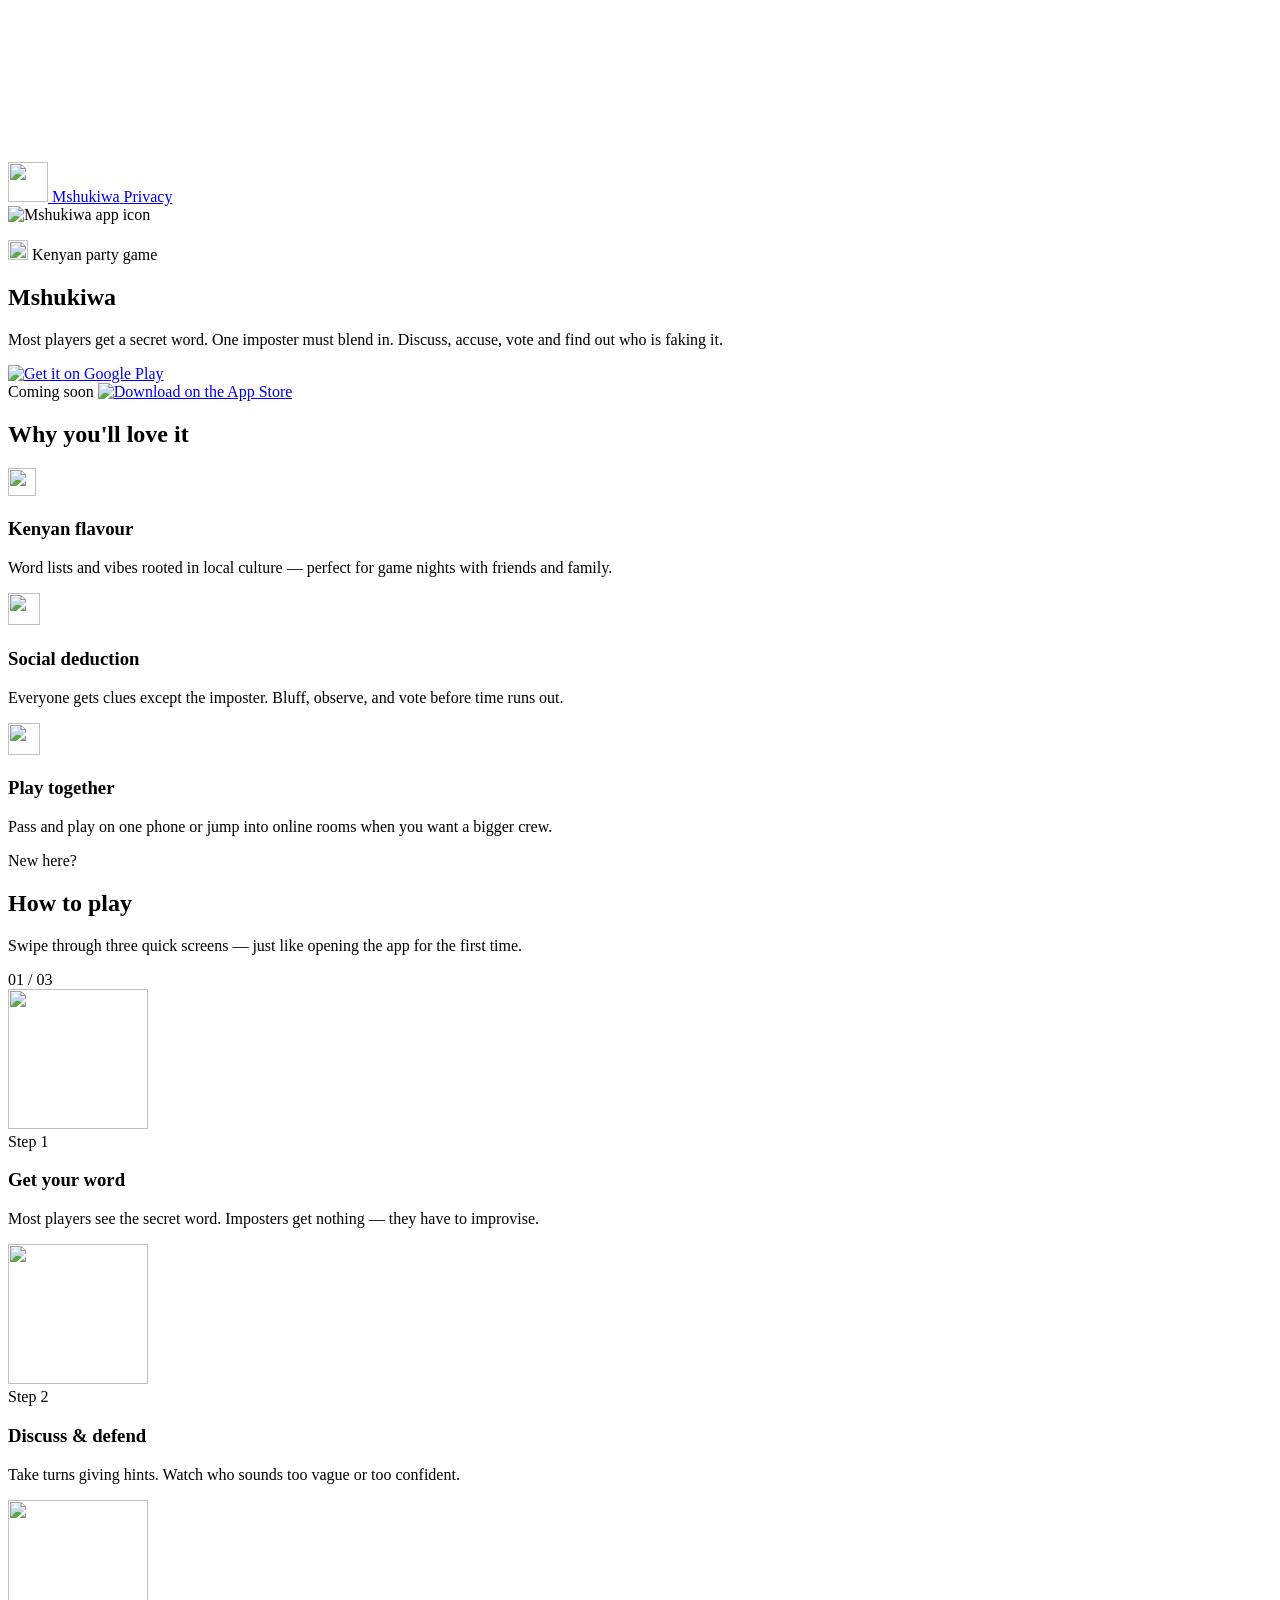
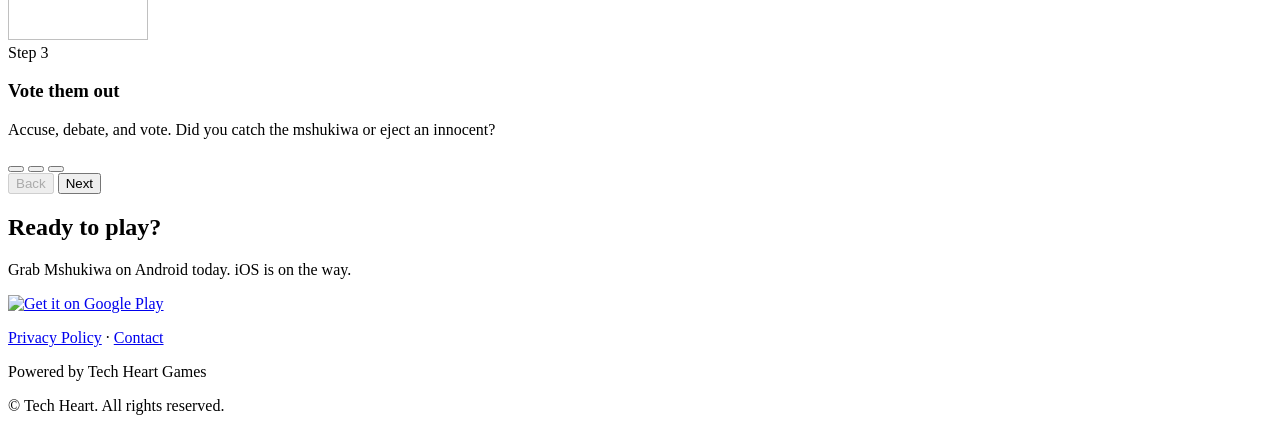
==== index.html @ 9c2bdaf7 "Add files via upload" ====
<!DOCTYPE html>
<html lang="en">
  <head>
    <meta charset="utf-8" />
    <meta name="viewport" content="width=device-width, initial-scale=1" />
    <meta
      name="description"
      content="Mshukiwa — a Kenyan-flavoured social deduction party game. Download on Google Play. App Store coming soon."
    />
    <meta name="theme-color" content="#16082e" />
    <title>Mshukiwa — Kenyan party game</title>
    <link rel="icon" type="image/png" href="assets/app-icon.png" />
    <link rel="apple-touch-icon" href="assets/app-icon.png" />
    <link rel="preconnect" href="https://fonts.googleapis.com" />
    <link rel="preconnect" href="https://fonts.gstatic.com" crossorigin />
    <link
      href="https://fonts.googleapis.com/css2?family=Orbitron:wght@600;700;800&family=Outfit:wght@400;500;600;700&display=swap"
      rel="stylesheet"
    />
    <link rel="stylesheet" href="css/styles.css" />
    <meta property="og:title" content="Mshukiwa — Kenyan party game" />
    <meta
      property="og:description"
      content="Find the imposter. Kenyan-flavoured words, local vibes, pure chaos with friends."
    />
    <meta property="og:image" content="assets/app-icon.png" />
    <meta property="og:type" content="website" />
  </head>
  <body>
    <canvas id="particle-canvas" class="particle-canvas" aria-hidden="true"></canvas>

    <div class="anti-grav-scene" aria-hidden="true">
      <div class="orb orb--1 float" data-parallax="0.04" data-base-transform=""></div>
      <div class="orb orb--2 float float--slow" data-parallax="0.06" data-base-transform=""></div>
      <div class="orb orb--3 float float--reverse" data-parallax="0.03" data-base-transform=""></div>
      <div class="orb orb--4 float float--delay" data-parallax="0.05" data-base-transform=""></div>
      <div class="shard shard--1 float float--slow" data-parallax="0.08" data-base-transform=""></div>
      <div class="shard shard--2 float float--reverse" data-parallax="0.07" data-base-transform=""></div>
      <div class="ring ring--1 spin" data-parallax="0.02" data-base-transform=""></div>
    </div>

    <div class="bg" aria-hidden="true"></div>

    <div class="page">
      <header class="site-header glass">
        <a class="brand" href="index.html">
          <img class="brand__icon" src="assets/app-icon.png" width="40" height="40" alt="" />
          <span class="brand__name">Mshukiwa</span>
        </a>
        <a class="nav-link" href="privacy-policy.html">Privacy</a>
      </header>

      <section class="hero">
        <div class="hero__visual">
          <div class="hero__orbit" aria-hidden="true">
            <span class="hero__orbit-dot hero__orbit-dot--1"></span>
            <span class="hero__orbit-dot hero__orbit-dot--2"></span>
            <span class="hero__orbit-dot hero__orbit-dot--3"></span>
          </div>
          <div class="hero__icon-wrap float-hero">
            <div class="hero__icon-glow" aria-hidden="true"></div>
            <div class="hero__icon-ring" aria-hidden="true"></div>
            <img
              class="hero__icon"
              src="assets/app-icon.png"
              width="240"
              height="240"
              alt="Mshukiwa app icon"
            />
          </div>
        </div>

        <div class="hero__content reveal">
          <p class="hero__eyebrow">
            <img class="hero__eyebrow-flag" src="assets/icons/flag-ke.svg" width="20" height="20" alt="" />
            Kenyan party game
          </p>
          <h1 class="hero__title">
            <span class="hero__title-glow">Mshukiwa</span>
          </h1>
          <p class="hero__tagline">
            Most players get a secret word. One imposter must blend in. Discuss, accuse, vote and
            find out who is faking it.
          </p>

          <div class="store-badges" id="store-buttons">
            <a
              class="store-badge store-badge--play"
              data-play-store
              href="https://play.google.com/store/apps/details?id=com.techheart.mshukiwa"
              target="_blank"
              rel="noopener noreferrer"
              aria-label="Get Mshukiwa on Google Play"
            >
              <img
                src="assets/google-play-badge.png"
                width="180"
                height="53"
                alt="Get it on Google Play"
              />
            </a>

            <div class="store-badge store-badge--apple store-badge--disabled" id="app-store-wrap">
              <span class="badge-soon">Coming soon</span>
              <a
                href="#"
                tabindex="-1"
                aria-disabled="true"
                aria-label="Download on the App Store — coming soon"
              >
                <img
                  src="assets/app-store-badge.svg"
                  width="160"
                  height="53"
                  alt="Download on the App Store"
                />
              </a>
            </div>
          </div>
        </div>
      </section>

      <h2 class="section-title reveal">Why you'll love it</h2>
      <div class="features">
        <article class="feature-card float-card reveal" style="--float-delay: 0s">
          <div class="feature-card__icon feature-card__icon--flag">
            <img src="assets/icons/flag-ke.svg" width="28" height="28" alt="" />
          </div>
          <h3>Kenyan flavour</h3>
          <p>Word lists and vibes rooted in local culture — perfect for game nights with friends and family.</p>
        </article>
        <article class="feature-card float-card reveal" style="--float-delay: 0.4s">
          <div class="feature-card__icon">
            <img src="assets/icons/detective.svg" width="32" height="32" alt="" />
          </div>
          <h3>Social deduction</h3>
          <p>Everyone gets clues except the imposter. Bluff, observe, and vote before time runs out.</p>
        </article>
        <article class="feature-card float-card reveal" style="--float-delay: 0.8s">
          <div class="feature-card__icon">
            <img src="assets/icons/users.svg" width="32" height="32" alt="" />
          </div>
          <h3>Play together</h3>
          <p>Pass and play on one phone or jump into online rooms when you want a bigger crew.</p>
        </article>
      </div>

      <section class="onboarding reveal" id="how-to-play" aria-label="How to play onboarding">
        <div class="onboarding__intro">
          <p class="onboarding__eyebrow">New here?</p>
          <h2 class="onboarding__title">How to play</h2>
          <p class="onboarding__subtitle">Swipe through three quick screens — just like opening the app for the first time.</p>
        </div>

        <div class="onboarding__shell glass">
          <div class="onboarding__phone-notch" aria-hidden="true"></div>

          <div class="onboarding__top">
            <span class="onboarding__counter">01 / 03</span>
            <div class="onboarding__progress" role="progressbar" aria-valuemin="1" aria-valuemax="3" aria-valuenow="1">
              <div class="onboarding__progress-fill"></div>
            </div>
          </div>

          <div class="onboarding__viewport">
            <div class="onboarding__track">
              <article class="onboarding__slide onboarding__slide--active" data-index="0" aria-hidden="false">
                <div class="onboarding__art float-hero">
                  <div class="onboarding__art-glow onboarding__art-glow--violet" aria-hidden="true"></div>
                  <img src="assets/onboarding/step-1.svg" width="140" height="140" alt="" />
                </div>
                <span class="onboarding__step-label">Step 1</span>
                <h3 class="onboarding__slide-title">Get your word</h3>
                <p class="onboarding__slide-text">
                  Most players see the secret word. Imposters get nothing — they have to improvise.
                </p>
              </article>

              <article class="onboarding__slide" data-index="1" aria-hidden="true">
                <div class="onboarding__art float-hero">
                  <div class="onboarding__art-glow onboarding__art-glow--blue" aria-hidden="true"></div>
                  <img src="assets/onboarding/step-2.svg" width="140" height="140" alt="" />
                </div>
                <span class="onboarding__step-label">Step 2</span>
                <h3 class="onboarding__slide-title">Discuss &amp; defend</h3>
                <p class="onboarding__slide-text">
                  Take turns giving hints. Watch who sounds too vague or too confident.
                </p>
              </article>

              <article class="onboarding__slide" data-index="2" aria-hidden="true">
                <div class="onboarding__art float-hero">
                  <div class="onboarding__art-glow onboarding__art-glow--purple" aria-hidden="true"></div>
                  <img src="assets/onboarding/step-3.svg" width="140" height="140" alt="" />
                </div>
                <span class="onboarding__step-label">Step 3</span>
                <h3 class="onboarding__slide-title">Vote them out</h3>
                <p class="onboarding__slide-text">
                  Accuse, debate, and vote. Did you catch the mshukiwa or eject an innocent?
                </p>
              </article>
            </div>
          </div>

          <div class="onboarding__dots" role="tablist" aria-label="Onboarding steps">
            <button type="button" class="onboarding__dot onboarding__dot--active" aria-selected="true" aria-label="Step 1"></button>
            <button type="button" class="onboarding__dot" aria-selected="false" aria-label="Step 2"></button>
            <button type="button" class="onboarding__dot" aria-selected="false" aria-label="Step 3"></button>
          </div>

          <div class="onboarding__nav">
            <button type="button" class="onboarding__btn onboarding__btn--back" disabled>Back</button>
            <button type="button" class="onboarding__btn onboarding__btn--next">Next</button>
          </div>
        </div>
      </section>

      <section class="cta glass reveal">
        <h2>Ready to play?</h2>
        <p>Grab Mshukiwa on Android today. iOS is on the way.</p>
        <div class="store-badges store-badges--center">
          <a
            class="store-badge store-badge--play"
            data-play-store
            href="https://play.google.com/store/apps/details?id=com.techheart.mshukiwa"
            target="_blank"
            rel="noopener noreferrer"
            aria-label="Get Mshukiwa on Google Play"
          >
            <img
              src="assets/google-play-badge.png"
              width="180"
              height="53"
              alt="Get it on Google Play"
            />
          </a>
        </div>
      </section>

      <footer class="site-footer">
        <p>
          <a href="privacy-policy.html">Privacy Policy</a>
          ·
          <a href="mailto:infotechheart254@gmail.com">Contact</a>
        </p>
        <p class="powered">Powered by Tech Heart Games</p>
        <p>&copy; <span id="year"></span> Tech Heart. All rights reserved.</p>
      </footer>
    </div>

    <script src="site-config.js"></script>
    <script src="js/site.js"></script>
    <script src="js/onboarding.js"></script>
    <script src="js/effects.js"></script>
  </body>
</html>
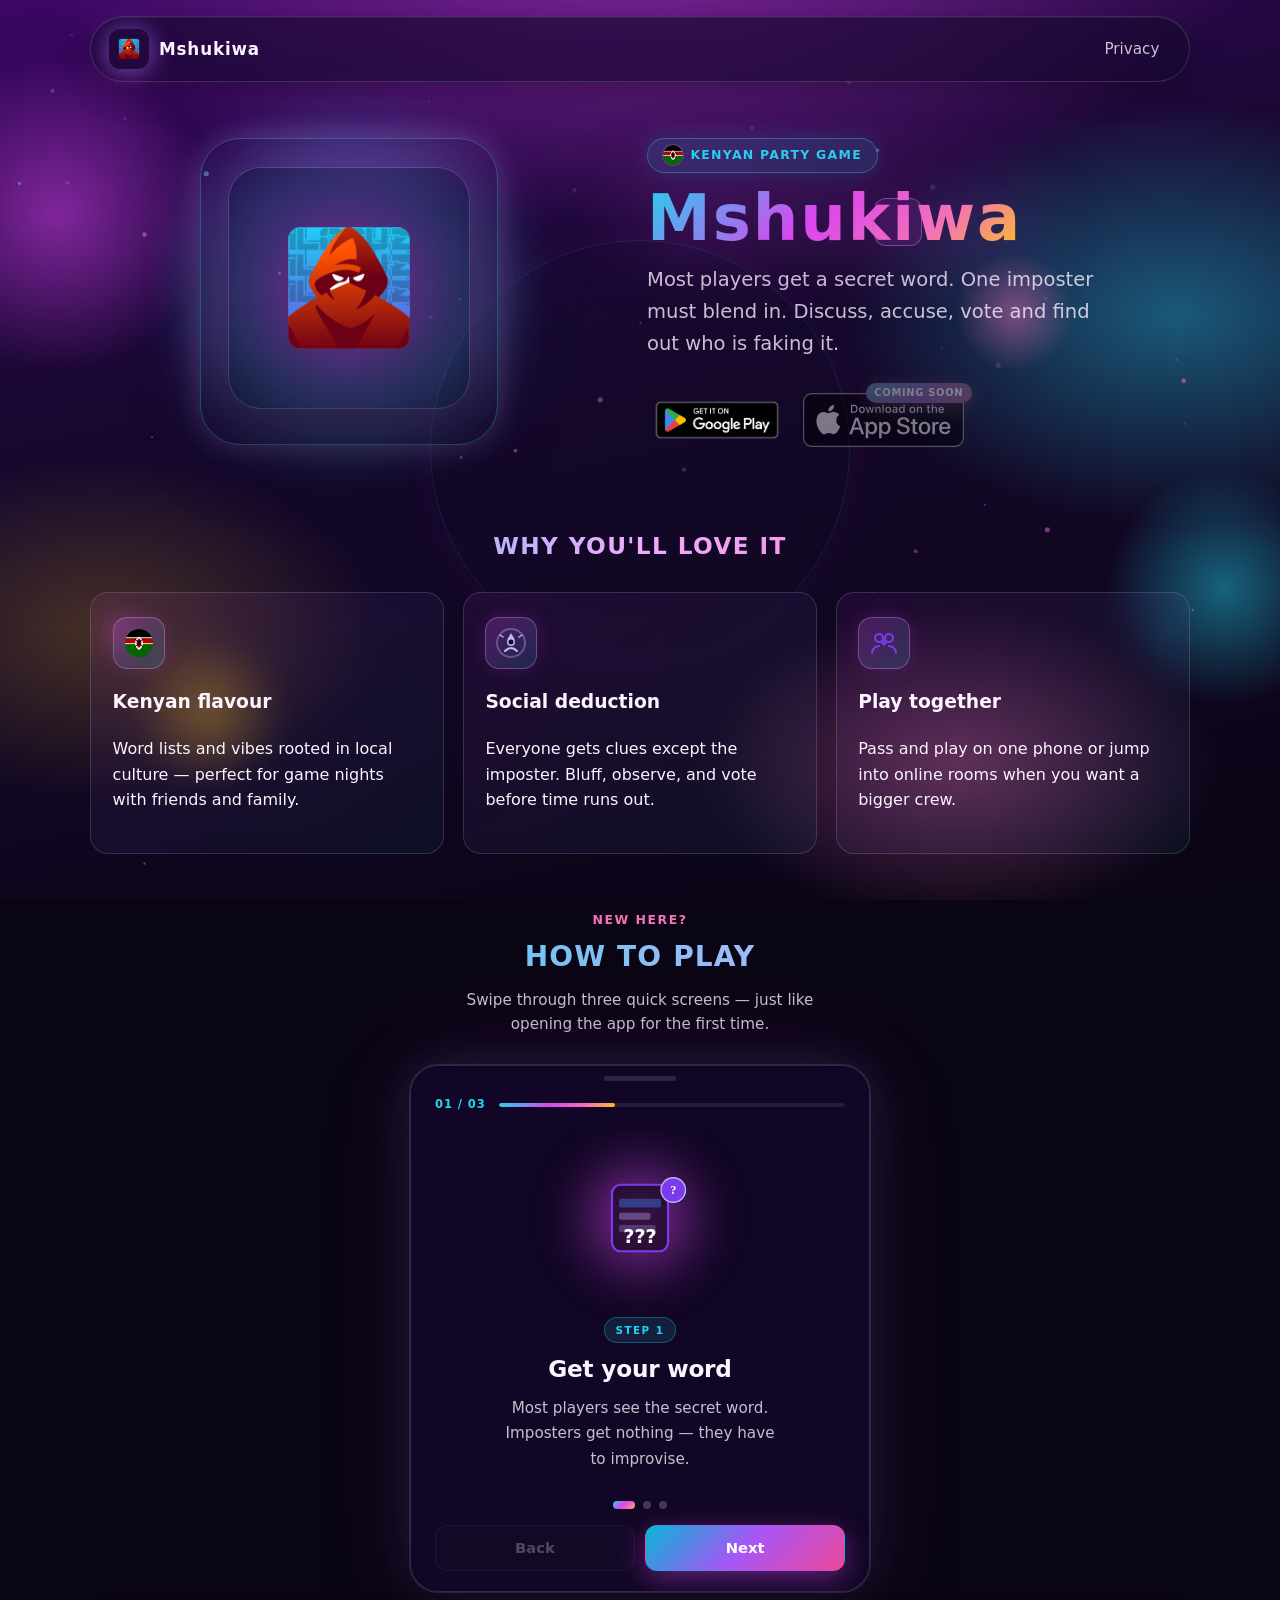
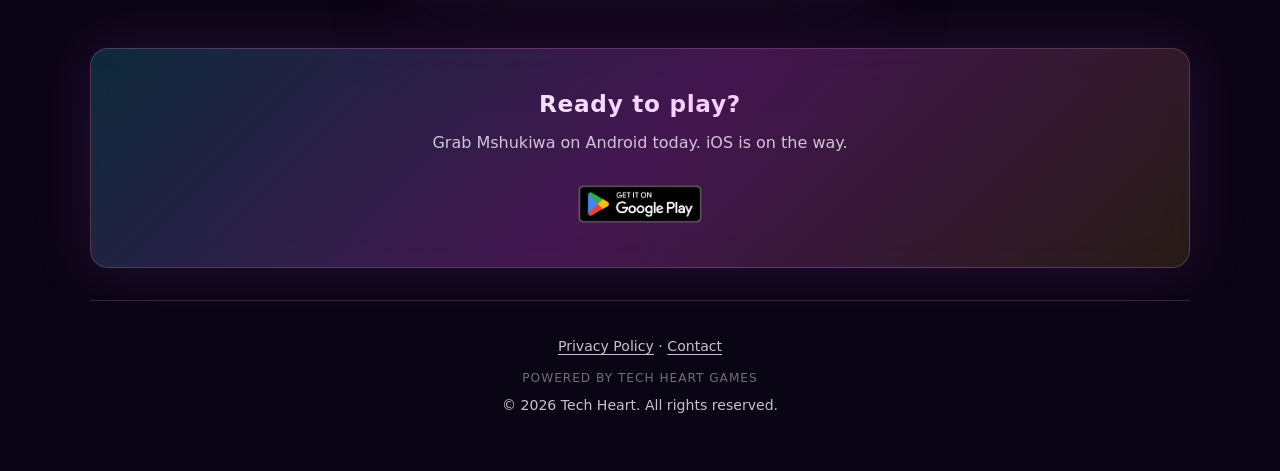
==== commit ac9f872b: "Add files via upload" ====
--- a/index.html
+++ b/index.html
@@ -1,256 +1,256 @@
-<!DOCTYPE html>
-<html lang="en">
-  <head>
-    <meta charset="utf-8" />
-    <meta name="viewport" content="width=device-width, initial-scale=1" />
-    <meta
-      name="description"
-      content="Mshukiwa — a Kenyan-flavoured social deduction party game. Download on Google Play. App Store coming soon."
-    />
-    <meta name="theme-color" content="#16082e" />
-    <title>Mshukiwa — Kenyan party game</title>
-    <link rel="icon" type="image/png" href="assets/app-icon.png" />
-    <link rel="apple-touch-icon" href="assets/app-icon.png" />
-    <link rel="preconnect" href="https://fonts.googleapis.com" />
-    <link rel="preconnect" href="https://fonts.gstatic.com" crossorigin />
-    <link
-      href="https://fonts.googleapis.com/css2?family=Orbitron:wght@600;700;800&family=Outfit:wght@400;500;600;700&display=swap"
-      rel="stylesheet"
-    />
-    <link rel="stylesheet" href="css/styles.css" />
-    <meta property="og:title" content="Mshukiwa — Kenyan party game" />
-    <meta
-      property="og:description"
-      content="Find the imposter. Kenyan-flavoured words, local vibes, pure chaos with friends."
-    />
-    <meta property="og:image" content="assets/app-icon.png" />
-    <meta property="og:type" content="website" />
-  </head>
-  <body>
-    <canvas id="particle-canvas" class="particle-canvas" aria-hidden="true"></canvas>
-
-    <div class="anti-grav-scene" aria-hidden="true">
-      <div class="orb orb--1 float" data-parallax="0.04" data-base-transform=""></div>
-      <div class="orb orb--2 float float--slow" data-parallax="0.06" data-base-transform=""></div>
-      <div class="orb orb--3 float float--reverse" data-parallax="0.03" data-base-transform=""></div>
-      <div class="orb orb--4 float float--delay" data-parallax="0.05" data-base-transform=""></div>
-      <div class="shard shard--1 float float--slow" data-parallax="0.08" data-base-transform=""></div>
-      <div class="shard shard--2 float float--reverse" data-parallax="0.07" data-base-transform=""></div>
-      <div class="ring ring--1 spin" data-parallax="0.02" data-base-transform=""></div>
-    </div>
-
-    <div class="bg" aria-hidden="true"></div>
-
-    <div class="page">
-      <header class="site-header glass">
-        <a class="brand" href="index.html">
-          <img class="brand__icon" src="assets/app-icon.png" width="40" height="40" alt="" />
-          <span class="brand__name">Mshukiwa</span>
-        </a>
-        <a class="nav-link" href="privacy-policy.html">Privacy</a>
-      </header>
-
-      <section class="hero">
-        <div class="hero__visual">
-          <div class="hero__orbit" aria-hidden="true">
-            <span class="hero__orbit-dot hero__orbit-dot--1"></span>
-            <span class="hero__orbit-dot hero__orbit-dot--2"></span>
-            <span class="hero__orbit-dot hero__orbit-dot--3"></span>
-          </div>
-          <div class="hero__icon-wrap float-hero">
-            <div class="hero__icon-glow" aria-hidden="true"></div>
-            <div class="hero__icon-ring" aria-hidden="true"></div>
-            <img
-              class="hero__icon"
-              src="assets/app-icon.png"
-              width="240"
-              height="240"
-              alt="Mshukiwa app icon"
-            />
-          </div>
-        </div>
-
-        <div class="hero__content reveal">
-          <p class="hero__eyebrow">
-            <img class="hero__eyebrow-flag" src="assets/icons/flag-ke.svg" width="20" height="20" alt="" />
-            Kenyan party game
-          </p>
-          <h1 class="hero__title">
-            <span class="hero__title-glow">Mshukiwa</span>
-          </h1>
-          <p class="hero__tagline">
-            Most players get a secret word. One imposter must blend in. Discuss, accuse, vote and
-            find out who is faking it.
-          </p>
-
-          <div class="store-badges" id="store-buttons">
-            <a
-              class="store-badge store-badge--play"
-              data-play-store
-              href="https://play.google.com/store/apps/details?id=com.techheart.mshukiwa"
-              target="_blank"
-              rel="noopener noreferrer"
-              aria-label="Get Mshukiwa on Google Play"
-            >
-              <img
-                src="assets/google-play-badge.png"
-                width="180"
-                height="53"
-                alt="Get it on Google Play"
-              />
-            </a>
-
-            <div class="store-badge store-badge--apple store-badge--disabled" id="app-store-wrap">
-              <span class="badge-soon">Coming soon</span>
-              <a
-                href="#"
-                tabindex="-1"
-                aria-disabled="true"
-                aria-label="Download on the App Store — coming soon"
-              >
-                <img
-                  src="assets/app-store-badge.svg"
-                  width="160"
-                  height="53"
-                  alt="Download on the App Store"
-                />
-              </a>
-            </div>
-          </div>
-        </div>
-      </section>
-
-      <h2 class="section-title reveal">Why you'll love it</h2>
-      <div class="features">
-        <article class="feature-card float-card reveal" style="--float-delay: 0s">
-          <div class="feature-card__icon feature-card__icon--flag">
-            <img src="assets/icons/flag-ke.svg" width="28" height="28" alt="" />
-          </div>
-          <h3>Kenyan flavour</h3>
-          <p>Word lists and vibes rooted in local culture — perfect for game nights with friends and family.</p>
-        </article>
-        <article class="feature-card float-card reveal" style="--float-delay: 0.4s">
-          <div class="feature-card__icon">
-            <img src="assets/icons/detective.svg" width="32" height="32" alt="" />
-          </div>
-          <h3>Social deduction</h3>
-          <p>Everyone gets clues except the imposter. Bluff, observe, and vote before time runs out.</p>
-        </article>
-        <article class="feature-card float-card reveal" style="--float-delay: 0.8s">
-          <div class="feature-card__icon">
-            <img src="assets/icons/users.svg" width="32" height="32" alt="" />
-          </div>
-          <h3>Play together</h3>
-          <p>Pass and play on one phone or jump into online rooms when you want a bigger crew.</p>
-        </article>
-      </div>
-
-      <section class="onboarding reveal" id="how-to-play" aria-label="How to play onboarding">
-        <div class="onboarding__intro">
-          <p class="onboarding__eyebrow">New here?</p>
-          <h2 class="onboarding__title">How to play</h2>
-          <p class="onboarding__subtitle">Swipe through three quick screens — just like opening the app for the first time.</p>
-        </div>
-
-        <div class="onboarding__shell glass">
-          <div class="onboarding__phone-notch" aria-hidden="true"></div>
-
-          <div class="onboarding__top">
-            <span class="onboarding__counter">01 / 03</span>
-            <div class="onboarding__progress" role="progressbar" aria-valuemin="1" aria-valuemax="3" aria-valuenow="1">
-              <div class="onboarding__progress-fill"></div>
-            </div>
-          </div>
-
-          <div class="onboarding__viewport">
-            <div class="onboarding__track">
-              <article class="onboarding__slide onboarding__slide--active" data-index="0" aria-hidden="false">
-                <div class="onboarding__art float-hero">
-                  <div class="onboarding__art-glow onboarding__art-glow--violet" aria-hidden="true"></div>
-                  <img src="assets/onboarding/step-1.svg" width="140" height="140" alt="" />
-                </div>
-                <span class="onboarding__step-label">Step 1</span>
-                <h3 class="onboarding__slide-title">Get your word</h3>
-                <p class="onboarding__slide-text">
-                  Most players see the secret word. Imposters get nothing — they have to improvise.
-                </p>
-              </article>
-
-              <article class="onboarding__slide" data-index="1" aria-hidden="true">
-                <div class="onboarding__art float-hero">
-                  <div class="onboarding__art-glow onboarding__art-glow--blue" aria-hidden="true"></div>
-                  <img src="assets/onboarding/step-2.svg" width="140" height="140" alt="" />
-                </div>
-                <span class="onboarding__step-label">Step 2</span>
-                <h3 class="onboarding__slide-title">Discuss &amp; defend</h3>
-                <p class="onboarding__slide-text">
-                  Take turns giving hints. Watch who sounds too vague or too confident.
-                </p>
-              </article>
-
-              <article class="onboarding__slide" data-index="2" aria-hidden="true">
-                <div class="onboarding__art float-hero">
-                  <div class="onboarding__art-glow onboarding__art-glow--purple" aria-hidden="true"></div>
-                  <img src="assets/onboarding/step-3.svg" width="140" height="140" alt="" />
-                </div>
-                <span class="onboarding__step-label">Step 3</span>
-                <h3 class="onboarding__slide-title">Vote them out</h3>
-                <p class="onboarding__slide-text">
-                  Accuse, debate, and vote. Did you catch the mshukiwa or eject an innocent?
-                </p>
-              </article>
-            </div>
-          </div>
-
-          <div class="onboarding__dots" role="tablist" aria-label="Onboarding steps">
-            <button type="button" class="onboarding__dot onboarding__dot--active" aria-selected="true" aria-label="Step 1"></button>
-            <button type="button" class="onboarding__dot" aria-selected="false" aria-label="Step 2"></button>
-            <button type="button" class="onboarding__dot" aria-selected="false" aria-label="Step 3"></button>
-          </div>
-
-          <div class="onboarding__nav">
-            <button type="button" class="onboarding__btn onboarding__btn--back" disabled>Back</button>
-            <button type="button" class="onboarding__btn onboarding__btn--next">Next</button>
-          </div>
-        </div>
-      </section>
-
-      <section class="cta glass reveal">
-        <h2>Ready to play?</h2>
-        <p>Grab Mshukiwa on Android today. iOS is on the way.</p>
-        <div class="store-badges store-badges--center">
-          <a
-            class="store-badge store-badge--play"
-            data-play-store
-            href="https://play.google.com/store/apps/details?id=com.techheart.mshukiwa"
-            target="_blank"
-            rel="noopener noreferrer"
-            aria-label="Get Mshukiwa on Google Play"
-          >
-            <img
-              src="assets/google-play-badge.png"
-              width="180"
-              height="53"
-              alt="Get it on Google Play"
-            />
-          </a>
-        </div>
-      </section>
-
-      <footer class="site-footer">
-        <p>
-          <a href="privacy-policy.html">Privacy Policy</a>
-          ·
-          <a href="mailto:infotechheart254@gmail.com">Contact</a>
-        </p>
-        <p class="powered">Powered by Tech Heart Games</p>
-        <p>&copy; <span id="year"></span> Tech Heart. All rights reserved.</p>
-      </footer>
-    </div>
-
-    <script src="site-config.js"></script>
-    <script src="js/site.js"></script>
-    <script src="js/onboarding.js"></script>
-    <script src="js/effects.js"></script>
-  </body>
-</html>
+<!DOCTYPE html>
+<html lang="en">
+  <head>
+    <meta charset="utf-8" />
+    <meta name="viewport" content="width=device-width, initial-scale=1" />
+    <meta
+      name="description"
+      content="Mshukiwa — a Kenyan-flavoured social deduction party game. Download on Google Play. App Store coming soon."
+    />
+    <meta name="theme-color" content="#16082e" />
+    <title>Mshukiwa — Kenyan party game</title>
+    <link rel="icon" type="image/png" href="assets/app-icon.png" />
+    <link rel="apple-touch-icon" href="assets/app-icon.png" />
+    <link rel="preconnect" href="https://fonts.googleapis.com" />
+    <link rel="preconnect" href="https://fonts.gstatic.com" crossorigin />
+    <link
+      href="https://fonts.googleapis.com/css2?family=Orbitron:wght@600;700;800&family=Outfit:wght@400;500;600;700&display=swap"
+      rel="stylesheet"
+    />
+    <link rel="stylesheet" href="css/styles.css" />
+    <meta property="og:title" content="Mshukiwa — Kenyan party game" />
+    <meta
+      property="og:description"
+      content="Find the imposter. Kenyan-flavoured words, local vibes, pure chaos with friends."
+    />
+    <meta property="og:image" content="assets/app-icon.png" />
+    <meta property="og:type" content="website" />
+  </head>
+  <body>
+    <canvas id="particle-canvas" class="particle-canvas" aria-hidden="true"></canvas>
+
+    <div class="anti-grav-scene" aria-hidden="true">
+      <div class="orb orb--1 float" data-parallax="0.04" data-base-transform=""></div>
+      <div class="orb orb--2 float float--slow" data-parallax="0.06" data-base-transform=""></div>
+      <div class="orb orb--3 float float--reverse" data-parallax="0.03" data-base-transform=""></div>
+      <div class="orb orb--4 float float--delay" data-parallax="0.05" data-base-transform=""></div>
+      <div class="shard shard--1 float float--slow" data-parallax="0.08" data-base-transform=""></div>
+      <div class="shard shard--2 float float--reverse" data-parallax="0.07" data-base-transform=""></div>
+      <div class="ring ring--1 spin" data-parallax="0.02" data-base-transform=""></div>
+    </div>
+
+    <div class="bg" aria-hidden="true"></div>
+
+    <div class="page">
+      <header class="site-header glass">
+        <a class="brand" href="index.html">
+          <img class="brand__icon" src="assets/app-icon.png" width="40" height="40" alt="" />
+          <span class="brand__name">Mshukiwa</span>
+        </a>
+        <a class="nav-link" href="privacy-policy.html">Privacy</a>
+      </header>
+
+      <section class="hero">
+        <div class="hero__visual">
+          <div class="hero__orbit" aria-hidden="true">
+            <span class="hero__orbit-dot hero__orbit-dot--1"></span>
+            <span class="hero__orbit-dot hero__orbit-dot--2"></span>
+            <span class="hero__orbit-dot hero__orbit-dot--3"></span>
+          </div>
+          <div class="hero__icon-wrap float-hero">
+            <div class="hero__icon-glow" aria-hidden="true"></div>
+            <div class="hero__icon-ring" aria-hidden="true"></div>
+            <img
+              class="hero__icon"
+              src="assets/app-icon.png"
+              width="240"
+              height="240"
+              alt="Mshukiwa app icon"
+            />
+          </div>
+        </div>
+
+        <div class="hero__content reveal">
+          <p class="hero__eyebrow">
+            <img class="hero__eyebrow-flag" src="assets/icons/flag-ke.svg" width="20" height="20" alt="" />
+            Kenyan party game
+          </p>
+          <h1 class="hero__title">
+            <span class="hero__title-glow">Mshukiwa</span>
+          </h1>
+          <p class="hero__tagline">
+            Most players get a secret word. One imposter must blend in. Discuss, accuse, vote and
+            find out who is faking it.
+          </p>
+
+          <div class="store-badges" id="store-buttons">
+            <a
+              class="store-badge store-badge--play"
+              data-play-store
+              href="https://play.google.com/store/apps/details?id=com.techheart.mshukiwa"
+              target="_blank"
+              rel="noopener noreferrer"
+              aria-label="Get Mshukiwa on Google Play"
+            >
+              <img
+                src="assets/google-play-badge.png"
+                width="180"
+                height="53"
+                alt="Get it on Google Play"
+              />
+            </a>
+
+            <div class="store-badge store-badge--apple store-badge--disabled" id="app-store-wrap">
+              <span class="badge-soon">Coming soon</span>
+              <a
+                href="#"
+                tabindex="-1"
+                aria-disabled="true"
+                aria-label="Download on the App Store — coming soon"
+              >
+                <img
+                  src="assets/app-store-badge.svg"
+                  width="160"
+                  height="53"
+                  alt="Download on the App Store"
+                />
+              </a>
+            </div>
+          </div>
+        </div>
+      </section>
+
+      <h2 class="section-title reveal">Why you'll love it</h2>
+      <div class="features">
+        <article class="feature-card float-card reveal" style="--float-delay: 0s">
+          <div class="feature-card__icon feature-card__icon--flag">
+            <img src="assets/icons/flag-ke.svg" width="28" height="28" alt="" />
+          </div>
+          <h3>Kenyan flavour</h3>
+          <p>Word lists and vibes rooted in local culture — perfect for game nights with friends and family.</p>
+        </article>
+        <article class="feature-card float-card reveal" style="--float-delay: 0.4s">
+          <div class="feature-card__icon">
+            <img src="assets/icons/detective.svg" width="32" height="32" alt="" />
+          </div>
+          <h3>Social deduction</h3>
+          <p>Everyone gets clues except the imposter. Bluff, observe, and vote before time runs out.</p>
+        </article>
+        <article class="feature-card float-card reveal" style="--float-delay: 0.8s">
+          <div class="feature-card__icon">
+            <img src="assets/icons/users.svg" width="32" height="32" alt="" />
+          </div>
+          <h3>Play together</h3>
+          <p>Pass and play on one phone or jump into online rooms when you want a bigger crew.</p>
+        </article>
+      </div>
+
+      <section class="onboarding reveal" id="how-to-play" aria-label="How to play onboarding">
+        <div class="onboarding__intro">
+          <p class="onboarding__eyebrow">New here?</p>
+          <h2 class="onboarding__title">How to play</h2>
+          <p class="onboarding__subtitle">Swipe through three quick screens — just like opening the app for the first time.</p>
+        </div>
+
+        <div class="onboarding__shell glass">
+          <div class="onboarding__phone-notch" aria-hidden="true"></div>
+
+          <div class="onboarding__top">
+            <span class="onboarding__counter">01 / 03</span>
+            <div class="onboarding__progress" role="progressbar" aria-valuemin="1" aria-valuemax="3" aria-valuenow="1">
+              <div class="onboarding__progress-fill"></div>
+            </div>
+          </div>
+
+          <div class="onboarding__viewport">
+            <div class="onboarding__track">
+              <article class="onboarding__slide onboarding__slide--active" data-index="0" aria-hidden="false">
+                <div class="onboarding__art float-hero">
+                  <div class="onboarding__art-glow onboarding__art-glow--violet" aria-hidden="true"></div>
+                  <img src="assets/onboarding/step-1.svg" width="140" height="140" alt="" />
+                </div>
+                <span class="onboarding__step-label">Step 1</span>
+                <h3 class="onboarding__slide-title">Get your word</h3>
+                <p class="onboarding__slide-text">
+                  Most players see the secret word. Imposters get nothing — they have to improvise.
+                </p>
+              </article>
+
+              <article class="onboarding__slide" data-index="1" aria-hidden="true">
+                <div class="onboarding__art float-hero">
+                  <div class="onboarding__art-glow onboarding__art-glow--blue" aria-hidden="true"></div>
+                  <img src="assets/onboarding/step-2.svg" width="140" height="140" alt="" />
+                </div>
+                <span class="onboarding__step-label">Step 2</span>
+                <h3 class="onboarding__slide-title">Discuss &amp; defend</h3>
+                <p class="onboarding__slide-text">
+                  Take turns giving hints. Watch who sounds too vague or too confident.
+                </p>
+              </article>
+
+              <article class="onboarding__slide" data-index="2" aria-hidden="true">
+                <div class="onboarding__art float-hero">
+                  <div class="onboarding__art-glow onboarding__art-glow--purple" aria-hidden="true"></div>
+                  <img src="assets/onboarding/step-3.svg" width="140" height="140" alt="" />
+                </div>
+                <span class="onboarding__step-label">Step 3</span>
+                <h3 class="onboarding__slide-title">Vote them out</h3>
+                <p class="onboarding__slide-text">
+                  Accuse, debate, and vote. Did you catch the mshukiwa or eject an innocent?
+                </p>
+              </article>
+            </div>
+          </div>
+
+          <div class="onboarding__dots" role="tablist" aria-label="Onboarding steps">
+            <button type="button" class="onboarding__dot onboarding__dot--active" aria-selected="true" aria-label="Step 1"></button>
+            <button type="button" class="onboarding__dot" aria-selected="false" aria-label="Step 2"></button>
+            <button type="button" class="onboarding__dot" aria-selected="false" aria-label="Step 3"></button>
+          </div>
+
+          <div class="onboarding__nav">
+            <button type="button" class="onboarding__btn onboarding__btn--back" disabled>Back</button>
+            <button type="button" class="onboarding__btn onboarding__btn--next">Next</button>
+          </div>
+        </div>
+      </section>
+
+      <section class="cta glass reveal">
+        <h2>Ready to play?</h2>
+        <p>Grab Mshukiwa on Android today. iOS is on the way.</p>
+        <div class="store-badges store-badges--center">
+          <a
+            class="store-badge store-badge--play"
+            data-play-store
+            href="https://play.google.com/store/apps/details?id=com.techheart.mshukiwa"
+            target="_blank"
+            rel="noopener noreferrer"
+            aria-label="Get Mshukiwa on Google Play"
+          >
+            <img
+              src="assets/google-play-badge.png"
+              width="180"
+              height="53"
+              alt="Get it on Google Play"
+            />
+          </a>
+        </div>
+      </section>
+
+      <footer class="site-footer">
+        <p>
+          <a href="privacy-policy.html">Privacy Policy</a>
+          ·
+          <a href="mailto:infotechheart254@gmail.com">Contact</a>
+        </p>
+        <p class="powered">Powered by Tech Heart Games</p>
+        <p>&copy; <span id="year"></span> Tech Heart. All rights reserved.</p>
+      </footer>
+    </div>
+
+    <script src="site-config.js"></script>
+    <script src="js/site.js"></script>
+    <script src="js/onboarding.js"></script>
+    <script src="js/effects.js"></script>
+  </body>
+</html>
--- a/css/styles.css
+++ b/css/styles.css
@@ -0,0 +1,1061 @@
+/* Mshukiwa marketing site — anti-gravity edition */
+
+:root {
+  --bg-deep: #0a0514;
+  --bg-main: #16082e;
+  --bg-card: rgba(255, 255, 255, 0.07);
+  --accent: #6366f1;
+  --accent-glow: #38bdf8;
+  --purple: #d946ef;
+  --violet: #f0abfc;
+  --pink: #f472b6;
+  --cyan: #22d3ee;
+  --gold: #fbbf24;
+  --magenta: #e879f9;
+  --text: #fdf4ff;
+  --text-muted: rgba(253, 244, 255, 0.78);
+  --border: rgba(255, 255, 255, 0.14);
+  --glass: rgba(22, 8, 46, 0.65);
+  --gradient-brand: linear-gradient(135deg, var(--cyan) 0%, var(--purple) 45%, var(--pink) 75%, var(--gold) 100%);
+  --gradient-btn: linear-gradient(135deg, #06b6d4, #a855f7, #ec4899);
+  --radius: 18px;
+  --font-display: "Orbitron", system-ui, sans-serif;
+  --font-body: "Outfit", system-ui, sans-serif;
+}
+
+*,
+*::before,
+*::after {
+  box-sizing: border-box;
+}
+
+html {
+  scroll-behavior: smooth;
+}
+
+body {
+  margin: 0;
+  min-height: 100vh;
+  font-family: var(--font-body);
+  color: var(--text);
+  background: var(--bg-deep);
+  line-height: 1.6;
+  overflow-x: hidden;
+}
+
+/* ── Particle canvas ── */
+.particle-canvas {
+  position: fixed;
+  inset: 0;
+  z-index: 0;
+  pointer-events: none;
+  opacity: 0.85;
+}
+
+/* ── Background layers ── */
+.bg {
+  position: fixed;
+  inset: 0;
+  z-index: -2;
+  background:
+    radial-gradient(ellipse 85% 65% at 50% -12%, rgba(217, 70, 239, 0.55), transparent 58%),
+    radial-gradient(ellipse 50% 45% at 92% 35%, rgba(34, 211, 238, 0.4), transparent 52%),
+    radial-gradient(ellipse 45% 40% at 8% 70%, rgba(251, 191, 36, 0.22), transparent 48%),
+    radial-gradient(ellipse 40% 35% at 75% 85%, rgba(244, 114, 182, 0.35), transparent 50%),
+    linear-gradient(168deg, #3b0764 0%, var(--bg-main) 38%, var(--bg-deep) 100%);
+}
+
+.anti-grav-scene {
+  position: fixed;
+  inset: 0;
+  z-index: -1;
+  pointer-events: none;
+  overflow: hidden;
+}
+
+.orb {
+  position: absolute;
+  border-radius: 50%;
+  filter: blur(1px);
+}
+
+.orb--1 {
+  width: 320px;
+  height: 320px;
+  top: 6%;
+  left: -8%;
+  background: radial-gradient(circle, rgba(217, 70, 239, 0.5), transparent 70%);
+}
+
+.orb--2 {
+  width: 240px;
+  height: 240px;
+  top: 52%;
+  right: -5%;
+  background: radial-gradient(circle, rgba(34, 211, 238, 0.45), transparent 70%);
+}
+
+.orb--3 {
+  width: 160px;
+  height: 160px;
+  bottom: 12%;
+  left: 10%;
+  background: radial-gradient(circle, rgba(251, 191, 36, 0.35), transparent 70%);
+}
+
+.orb--4 {
+  width: 120px;
+  height: 120px;
+  top: 28%;
+  right: 16%;
+  background: radial-gradient(circle, rgba(244, 114, 182, 0.45), transparent 70%);
+}
+
+.shard {
+  position: absolute;
+  width: 48px;
+  height: 48px;
+  border: 1px solid rgba(240, 171, 252, 0.35);
+  background: rgba(217, 70, 239, 0.12);
+  backdrop-filter: blur(4px);
+}
+
+.shard--1 {
+  top: 22%;
+  right: 28%;
+  border-radius: 12px;
+  transform: rotate(25deg);
+}
+
+.shard--2 {
+  bottom: 28%;
+  left: 8%;
+  width: 36px;
+  height: 36px;
+  border-radius: 50%;
+}
+
+.ring {
+  position: absolute;
+  border: 1px solid rgba(34, 211, 238, 0.28);
+  border-radius: 50%;
+}
+
+.ring--1 {
+  width: 420px;
+  height: 420px;
+  top: 50%;
+  left: 50%;
+  margin: -210px 0 0 -210px;
+  opacity: 0.45;
+  box-shadow: 0 0 40px rgba(217, 70, 239, 0.15);
+}
+
+/* ── Anti-gravity animations ── */
+@keyframes float-y {
+  0%,
+  100% {
+    transform: translateY(0);
+  }
+  50% {
+    transform: translateY(-18px);
+  }
+}
+
+@keyframes float-y-hero {
+  0%,
+  100% {
+    transform: translateY(0) rotate(0deg);
+  }
+  33% {
+    transform: translateY(-14px) rotate(0.6deg);
+  }
+  66% {
+    transform: translateY(-8px) rotate(-0.4deg);
+  }
+}
+
+@keyframes float-card {
+  0%,
+  100% {
+    transform: translateY(0);
+  }
+  50% {
+    transform: translateY(-10px);
+  }
+}
+
+@keyframes spin-slow {
+  from {
+    transform: rotate(0deg);
+  }
+  to {
+    transform: rotate(360deg);
+  }
+}
+
+@keyframes orbit {
+  from {
+    transform: rotate(0deg) translateX(110px) rotate(0deg);
+  }
+  to {
+    transform: rotate(360deg) translateX(110px) rotate(-360deg);
+  }
+}
+
+@keyframes pulse-glow {
+  0%,
+  100% {
+    opacity: 0.5;
+    transform: scale(1);
+  }
+  50% {
+    opacity: 0.85;
+    transform: scale(1.08);
+  }
+}
+
+@keyframes reveal-up {
+  from {
+    opacity: 0;
+    transform: translateY(28px);
+  }
+  to {
+    opacity: 1;
+    transform: translateY(0);
+  }
+}
+
+.float {
+  animation: float-y 7s ease-in-out infinite;
+}
+
+.float--slow {
+  animation-duration: 10s;
+}
+
+.float--reverse {
+  animation-direction: reverse;
+}
+
+.float--delay {
+  animation-delay: -3s;
+}
+
+.float-hero {
+  animation: float-y-hero 5.5s ease-in-out infinite;
+  transition: transform 0.15s ease-out;
+  will-change: transform;
+}
+
+.float-card {
+  animation: float-card 6s ease-in-out infinite;
+  animation-delay: var(--float-delay, 0s);
+}
+
+.spin {
+  animation: spin-slow 40s linear infinite;
+}
+
+.reveal {
+  animation: reveal-up 0.9s cubic-bezier(0.22, 1, 0.36, 1) both;
+}
+
+@media (prefers-reduced-motion: reduce) {
+  .float,
+  .float-hero,
+  .float-card,
+  .spin,
+  .reveal,
+  .hero__orbit-dot {
+    animation: none !important;
+  }
+
+  .particle-canvas {
+    display: none;
+  }
+}
+
+/* ── Layout ── */
+.page {
+  position: relative;
+  z-index: 1;
+  max-width: 1140px;
+  margin: 0 auto;
+  padding: 1rem 1.25rem 3rem;
+}
+
+.glass {
+  background: var(--glass);
+  border: 1px solid var(--border);
+  backdrop-filter: blur(18px);
+  -webkit-backdrop-filter: blur(18px);
+  box-shadow: 0 8px 32px rgba(0, 0, 0, 0.25), inset 0 1px 0 rgba(255, 255, 255, 0.06);
+}
+
+/* ── Header ── */
+.site-header {
+  display: flex;
+  align-items: center;
+  justify-content: space-between;
+  gap: 1rem;
+  padding: 0.75rem 1.1rem;
+  margin-bottom: 1.5rem;
+  border-radius: 999px;
+}
+
+.brand {
+  display: flex;
+  align-items: center;
+  gap: 0.65rem;
+  text-decoration: none;
+  color: inherit;
+}
+
+.brand__icon {
+  width: 40px;
+  height: 40px;
+  border-radius: 11px;
+  box-shadow: 0 4px 28px rgba(217, 70, 239, 0.55), 0 0 20px rgba(34, 211, 238, 0.25);
+}
+
+.brand__name {
+  font-family: var(--font-display);
+  font-weight: 700;
+  font-size: 1.05rem;
+  letter-spacing: 0.05em;
+}
+
+.nav-link {
+  color: var(--text-muted);
+  text-decoration: none;
+  font-size: 0.95rem;
+  font-weight: 500;
+  padding: 0.35rem 0.75rem;
+  border-radius: 999px;
+  transition: color 0.2s, background 0.2s;
+}
+
+.nav-link:hover {
+  color: var(--text);
+  background: rgba(217, 70, 239, 0.15);
+}
+
+/* ── Hero ── */
+.hero {
+  display: grid;
+  grid-template-columns: 1fr;
+  gap: 2.5rem;
+  align-items: center;
+  padding: 1rem 0 4rem;
+  text-align: center;
+}
+
+@media (min-width: 820px) {
+  .hero {
+    grid-template-columns: 1fr 1.05fr;
+    text-align: left;
+    padding: 2rem 0 5rem;
+  }
+}
+
+.hero__visual {
+  position: relative;
+  display: flex;
+  justify-content: center;
+  min-height: 280px;
+  align-items: center;
+}
+
+.hero__orbit {
+  position: absolute;
+  width: 0;
+  height: 0;
+  top: 50%;
+  left: 50%;
+}
+
+.hero__orbit-dot {
+  position: absolute;
+  width: 10px;
+  height: 10px;
+  margin: -5px 0 0 -5px;
+  border-radius: 50%;
+  background: var(--cyan);
+  box-shadow: 0 0 20px rgba(34, 211, 238, 0.9);
+  animation: orbit 12s linear infinite;
+}
+
+.hero__orbit-dot--2 {
+  width: 7px;
+  height: 7px;
+  margin: -3.5px 0 0 -3.5px;
+  animation-duration: 18s;
+  animation-direction: reverse;
+  background: var(--pink);
+  box-shadow: 0 0 16px rgba(244, 114, 182, 0.9);
+}
+
+.hero__orbit-dot--3 {
+  width: 5px;
+  height: 5px;
+  margin: -2.5px 0 0 -2.5px;
+  animation-duration: 9s;
+  opacity: 0.85;
+  background: var(--gold);
+  box-shadow: 0 0 12px rgba(251, 191, 36, 0.85);
+}
+
+.hero__icon-wrap {
+  position: relative;
+  width: min(240px, 72vw);
+  aspect-ratio: 1;
+}
+
+.hero__icon {
+  width: 100%;
+  height: 100%;
+  border-radius: 32px;
+  object-fit: cover;
+  position: relative;
+  z-index: 2;
+  box-shadow:
+    0 0 0 1px rgba(255, 255, 255, 0.12),
+    0 32px 80px rgba(0, 0, 0, 0.5),
+    0 0 80px rgba(217, 70, 239, 0.45),
+    0 0 120px rgba(34, 211, 238, 0.2);
+}
+
+.hero__icon-glow {
+  position: absolute;
+  inset: -25%;
+  background: radial-gradient(circle, rgba(217, 70, 239, 0.55), rgba(34, 211, 238, 0.2) 50%, transparent 70%);
+  z-index: 0;
+  filter: blur(24px);
+  animation: pulse-glow 4s ease-in-out infinite;
+}
+
+.hero__icon-ring {
+  position: absolute;
+  inset: -12%;
+  border: 1px solid rgba(34, 211, 238, 0.35);
+  border-radius: 40px;
+  z-index: 1;
+  animation: spin-slow 24s linear infinite reverse;
+  box-shadow: 0 0 30px rgba(240, 171, 252, 0.2);
+}
+
+.hero__eyebrow {
+  display: inline-flex;
+  align-items: center;
+  gap: 0.45rem;
+  margin: 0 0 0.85rem;
+  padding: 0.4rem 0.95rem;
+  font-size: 0.78rem;
+  font-weight: 600;
+  letter-spacing: 0.1em;
+  text-transform: uppercase;
+  color: var(--cyan);
+  background: rgba(34, 211, 238, 0.12);
+  border: 1px solid rgba(34, 211, 238, 0.35);
+  border-radius: 999px;
+  box-shadow: 0 0 24px rgba(34, 211, 238, 0.15);
+}
+
+.hero__eyebrow-flag {
+  width: 20px;
+  height: 20px;
+  border-radius: 50%;
+  object-fit: cover;
+  box-shadow: 0 0 0 1px rgba(255, 255, 255, 0.15);
+}
+
+.hero__title {
+  margin: 0 0 0.85rem;
+  font-family: var(--font-display);
+  font-size: clamp(2.6rem, 9vw, 4rem);
+  font-weight: 800;
+  letter-spacing: 0.03em;
+  line-height: 1;
+}
+
+.hero__title-glow {
+  background: var(--gradient-brand);
+  -webkit-background-clip: text;
+  background-clip: text;
+  -webkit-text-fill-color: transparent;
+  filter: drop-shadow(0 0 40px rgba(217, 70, 239, 0.55));
+}
+
+.hero__tagline {
+  margin: 0 0 2rem;
+  font-size: clamp(1.05rem, 2.5vw, 1.22rem);
+  color: var(--text-muted);
+  max-width: 36ch;
+  line-height: 1.65;
+}
+
+@media (max-width: 819px) {
+  .hero__tagline {
+    margin-left: auto;
+    margin-right: auto;
+  }
+}
+
+/* ── Store badges (official assets) ── */
+.store-badges {
+  display: flex;
+  flex-wrap: wrap;
+  gap: 1rem;
+  align-items: center;
+  justify-content: center;
+}
+
+@media (min-width: 820px) {
+  .store-badges {
+    justify-content: flex-start;
+  }
+}
+
+.store-badges--center {
+  justify-content: center;
+}
+
+.store-badge {
+  position: relative;
+  display: inline-block;
+  line-height: 0;
+  transition: transform 0.25s cubic-bezier(0.22, 1, 0.36, 1), filter 0.25s;
+}
+
+.store-badge img {
+  display: block;
+  height: 54px;
+  width: auto;
+  max-width: 100%;
+}
+
+.store-badge--play:hover {
+  transform: translateY(-4px) scale(1.03);
+  filter: drop-shadow(0 12px 28px rgba(0, 0, 0, 0.45));
+}
+
+.store-badge--apple:not(.store-badge--disabled):hover {
+  transform: translateY(-4px) scale(1.03);
+  filter: drop-shadow(0 12px 28px rgba(0, 0, 0, 0.45));
+}
+
+.store-badge--disabled {
+  opacity: 0.45;
+  filter: grayscale(0.6);
+  cursor: not-allowed;
+}
+
+.store-badge--disabled a {
+  pointer-events: none;
+}
+
+.badge-soon {
+  position: absolute;
+  top: -10px;
+  right: -8px;
+  z-index: 2;
+  padding: 0.22rem 0.55rem;
+  font-size: 0.62rem;
+  font-weight: 700;
+  letter-spacing: 0.07em;
+  text-transform: uppercase;
+  color: #fff;
+  background: var(--gradient-btn);
+  border-radius: 999px;
+  box-shadow: 0 4px 20px rgba(236, 72, 153, 0.55);
+  line-height: 1.4;
+}
+
+/* ── Sections ── */
+.section-title {
+  margin: 0 0 1.75rem;
+  font-family: var(--font-display);
+  font-size: clamp(1.2rem, 3vw, 1.45rem);
+  font-weight: 700;
+  text-align: center;
+  letter-spacing: 0.06em;
+  text-transform: uppercase;
+  background: linear-gradient(90deg, var(--cyan), var(--violet), var(--pink));
+  -webkit-background-clip: text;
+  background-clip: text;
+  -webkit-text-fill-color: transparent;
+}
+
+.features {
+  display: grid;
+  grid-template-columns: 1fr;
+  gap: 1.15rem;
+  margin-bottom: 3.5rem;
+}
+
+@media (min-width: 680px) {
+  .features {
+    grid-template-columns: repeat(3, 1fr);
+  }
+}
+
+.feature-card {
+  padding: 1.5rem 1.35rem;
+  background: linear-gradient(145deg, rgba(217, 70, 239, 0.08), rgba(34, 211, 238, 0.05));
+  border: 1px solid var(--border);
+  border-radius: var(--radius);
+  backdrop-filter: blur(12px);
+  transition: border-color 0.25s, box-shadow 0.25s, transform 0.25s;
+}
+
+.feature-card:hover {
+  border-color: rgba(240, 171, 252, 0.45);
+  box-shadow:
+    0 16px 48px rgba(0, 0, 0, 0.35),
+    0 0 50px rgba(217, 70, 239, 0.2),
+    0 0 30px rgba(34, 211, 238, 0.12);
+  transform: translateY(-6px) !important;
+}
+
+.feature-card__icon {
+  display: flex;
+  align-items: center;
+  justify-content: center;
+  width: 52px;
+  height: 52px;
+  margin-bottom: 0.85rem;
+  border-radius: 14px;
+  background: linear-gradient(135deg, rgba(217, 70, 239, 0.25), rgba(34, 211, 238, 0.15));
+  border: 1px solid rgba(240, 171, 252, 0.3);
+  box-shadow: 0 0 20px rgba(217, 70, 239, 0.15);
+}
+
+.feature-card__icon--flag img {
+  width: 28px;
+  height: 28px;
+  border-radius: 50%;
+  object-fit: cover;
+}
+  margin: 0 0 0.5rem;
+  font-size: 1.08rem;
+  font-weight: 700;
+}
+
+.feature-card p {
+  margin: 0;
+  font-size: 0.93rem;
+  color: var(--text-muted);
+  line-height: 1.6;
+}
+
+/* ── Onboarding carousel ── */
+.onboarding {
+  margin-bottom: 3.5rem;
+}
+
+.onboarding__intro {
+  text-align: center;
+  margin-bottom: 1.75rem;
+}
+
+.onboarding__eyebrow {
+  margin: 0 0 0.35rem;
+  font-size: 0.78rem;
+  font-weight: 600;
+  letter-spacing: 0.12em;
+  text-transform: uppercase;
+  color: var(--pink);
+}
+
+.onboarding__title {
+  margin: 0 0 0.5rem;
+  font-family: var(--font-display);
+  font-size: clamp(1.35rem, 4vw, 1.75rem);
+  font-weight: 800;
+  letter-spacing: 0.04em;
+  text-transform: uppercase;
+  background: linear-gradient(90deg, var(--cyan), var(--violet));
+  -webkit-background-clip: text;
+  background-clip: text;
+  -webkit-text-fill-color: transparent;
+}
+
+.onboarding__subtitle {
+  margin: 0 auto;
+  max-width: 36ch;
+  font-size: 0.95rem;
+  color: var(--text-muted);
+}
+
+.onboarding__shell {
+  position: relative;
+  max-width: 420px;
+  margin: 0 auto;
+  padding: 1.35rem 1.25rem 1.15rem;
+  border-radius: 28px;
+  box-shadow:
+    0 0 0 1px rgba(240, 171, 252, 0.12),
+    0 32px 80px rgba(0, 0, 0, 0.45),
+    0 0 80px rgba(217, 70, 239, 0.2),
+    0 0 40px rgba(34, 211, 238, 0.1);
+  overflow: hidden;
+}
+
+.onboarding__phone-notch {
+  position: absolute;
+  top: 10px;
+  left: 50%;
+  width: 72px;
+  height: 5px;
+  margin-left: -36px;
+  border-radius: 999px;
+  background: rgba(255, 255, 255, 0.12);
+}
+
+.onboarding__top {
+  display: flex;
+  align-items: center;
+  gap: 0.85rem;
+  margin-bottom: 1rem;
+  padding-top: 0.35rem;
+}
+
+.onboarding__counter {
+  flex-shrink: 0;
+  font-family: var(--font-display);
+  font-size: 0.72rem;
+  font-weight: 700;
+  letter-spacing: 0.08em;
+  color: var(--cyan);
+}
+
+.onboarding__progress {
+  flex: 1;
+  height: 4px;
+  border-radius: 999px;
+  background: rgba(255, 255, 255, 0.08);
+  overflow: hidden;
+}
+
+.onboarding__progress-fill {
+  height: 100%;
+  width: 33.33%;
+  border-radius: inherit;
+  background: var(--gradient-brand);
+  transition: width 0.45s cubic-bezier(0.22, 1, 0.36, 1);
+}
+
+.onboarding__viewport {
+  overflow: hidden;
+  border-radius: 18px;
+}
+
+.onboarding__track {
+  display: flex;
+  transition: transform 0.5s cubic-bezier(0.22, 1, 0.36, 1);
+  will-change: transform;
+}
+
+.onboarding__slide {
+  flex: 0 0 100%;
+  min-width: 100%;
+  padding: 0.5rem 0.25rem 0.75rem;
+  text-align: center;
+  opacity: 0.45;
+  transform: scale(0.96);
+  transition: opacity 0.45s ease, transform 0.45s ease;
+}
+
+.onboarding__slide--active {
+  opacity: 1;
+  transform: scale(1);
+}
+
+.onboarding__art {
+  position: relative;
+  display: flex;
+  align-items: center;
+  justify-content: center;
+  width: 160px;
+  height: 160px;
+  margin: 0 auto 1.1rem;
+}
+
+.onboarding__art img {
+  position: relative;
+  z-index: 2;
+  width: 140px;
+  height: 140px;
+}
+
+.onboarding__art-glow {
+  position: absolute;
+  inset: 0;
+  border-radius: 50%;
+  filter: blur(20px);
+  animation: pulse-glow 3.5s ease-in-out infinite;
+}
+
+.onboarding__art-glow--violet {
+  background: radial-gradient(circle, rgba(217, 70, 239, 0.65), transparent 70%);
+}
+
+.onboarding__art-glow--blue {
+  background: radial-gradient(circle, rgba(34, 211, 238, 0.6), transparent 70%);
+}
+
+.onboarding__art-glow--purple {
+  background: radial-gradient(circle, rgba(244, 114, 182, 0.55), transparent 70%);
+}
+
+.onboarding__step-label {
+  display: inline-block;
+  margin-bottom: 0.45rem;
+  padding: 0.25rem 0.65rem;
+  font-family: var(--font-display);
+  font-size: 0.65rem;
+  font-weight: 700;
+  letter-spacing: 0.14em;
+  text-transform: uppercase;
+  color: var(--cyan);
+  background: rgba(34, 211, 238, 0.12);
+  border: 1px solid rgba(34, 211, 238, 0.3);
+  border-radius: 999px;
+}
+
+.onboarding__slide-title {
+  margin: 0 0 0.55rem;
+  font-size: 1.35rem;
+  font-weight: 700;
+  letter-spacing: -0.01em;
+}
+
+.onboarding__slide-text {
+  margin: 0 auto;
+  max-width: 28ch;
+  font-size: 0.95rem;
+  line-height: 1.65;
+  color: var(--text-muted);
+}
+
+.onboarding__dots {
+  display: flex;
+  justify-content: center;
+  gap: 0.5rem;
+  margin: 1.1rem 0 1rem;
+}
+
+.onboarding__dot {
+  width: 8px;
+  height: 8px;
+  padding: 0;
+  border: none;
+  border-radius: 50%;
+  background: rgba(255, 255, 255, 0.2);
+  cursor: pointer;
+  transition: transform 0.25s, background 0.25s, width 0.25s;
+}
+
+.onboarding__dot--active {
+  width: 22px;
+  border-radius: 999px;
+  background: var(--gradient-brand);
+}
+
+.onboarding__dot:hover {
+  transform: scale(1.15);
+}
+
+.onboarding__nav {
+  display: grid;
+  grid-template-columns: 1fr 1fr;
+  gap: 0.65rem;
+}
+
+.onboarding__btn {
+  min-height: 46px;
+  padding: 0.65rem 1rem;
+  font-family: var(--font-body);
+  font-size: 0.92rem;
+  font-weight: 600;
+  border-radius: 12px;
+  border: 1px solid var(--border);
+  cursor: pointer;
+  transition: transform 0.2s, background 0.2s, opacity 0.2s;
+}
+
+.onboarding__btn--back {
+  color: var(--text-muted);
+  background: rgba(255, 255, 255, 0.04);
+}
+
+.onboarding__btn--back:hover:not(:disabled) {
+  color: var(--text);
+  background: rgba(255, 255, 255, 0.08);
+}
+
+.onboarding__btn--back:disabled {
+  opacity: 0.35;
+  cursor: not-allowed;
+}
+
+.onboarding__btn--next {
+  color: #fff;
+  background: var(--gradient-btn);
+  border-color: transparent;
+  box-shadow: 0 8px 28px rgba(217, 70, 239, 0.4);
+}
+
+.onboarding__btn--next:hover {
+  transform: translateY(-1px);
+  box-shadow: 0 12px 32px rgba(236, 72, 153, 0.5);
+}
+
+@media (min-width: 720px) {
+  .onboarding__shell {
+    max-width: 460px;
+    padding: 1.5rem 1.5rem 1.25rem;
+  }
+
+  .onboarding__slide-title {
+    font-size: 1.45rem;
+  }
+}
+
+@media (prefers-reduced-motion: reduce) {
+  .onboarding__track,
+  .onboarding__slide,
+  .onboarding__progress-fill {
+    transition: none !important;
+  }
+}
+
+/* ── CTA ── */
+.cta {
+  text-align: center;
+  padding: 2.25rem 1.75rem;
+  margin-bottom: 2rem;
+  border-radius: var(--radius);
+  background: linear-gradient(
+    135deg,
+    rgba(34, 211, 238, 0.18),
+    rgba(217, 70, 239, 0.28),
+    rgba(251, 191, 36, 0.12)
+  );
+  border: 1px solid rgba(240, 171, 252, 0.2);
+  box-shadow: 0 0 60px rgba(217, 70, 239, 0.15);
+}
+
+.cta h2 {
+  margin: 0 0 0.5rem;
+  font-family: var(--font-display);
+  font-size: 1.45rem;
+  letter-spacing: 0.03em;
+  background: linear-gradient(90deg, #fff, var(--violet));
+  -webkit-background-clip: text;
+  background-clip: text;
+  -webkit-text-fill-color: transparent;
+}
+
+.cta p {
+  margin: 0 0 1.35rem;
+  color: var(--text-muted);
+}
+
+/* ── Footer ── */
+.site-footer {
+  padding-top: 1.75rem;
+  border-top: 1px solid var(--border);
+  text-align: center;
+  color: var(--text-muted);
+  font-size: 0.88rem;
+}
+
+.site-footer a {
+  color: var(--text-muted);
+  text-decoration: underline;
+  text-underline-offset: 3px;
+  transition: color 0.2s;
+}
+
+.site-footer a:hover {
+  color: var(--pink);
+}
+
+.site-footer p {
+  margin: 0.35rem 0;
+}
+
+.powered {
+  margin-top: 0.75rem !important;
+  font-size: 0.76rem;
+  letter-spacing: 0.08em;
+  text-transform: uppercase;
+  opacity: 0.55;
+}
+
+/* ── Privacy page ── */
+.legal-page main {
+  max-width: 44rem;
+  margin: 0 auto;
+  padding: 0 0 2rem;
+}
+
+.legal-page h1 {
+  font-family: var(--font-display);
+  font-size: 1.65rem;
+  margin: 0 0 0.35rem;
+}
+
+.legal-page .meta {
+  color: var(--text-muted);
+  font-size: 0.95rem;
+  margin-bottom: 1.5rem;
+}
+
+.legal-page section {
+  background: rgba(0, 0, 0, 0.3);
+  border: 1px solid var(--border);
+  border-radius: var(--radius);
+  padding: 1rem 1.1rem;
+  margin-bottom: 1rem;
+  backdrop-filter: blur(8px);
+}
+
+.legal-page h2 {
+  font-size: 1.1rem;
+  margin: 0 0 0.5rem;
+}
+
+.legal-page p,
+.legal-page ul {
+  margin: 0.4rem 0 0;
+  color: var(--text-muted);
+}
+
+.legal-page ul {
+  padding-left: 1.2rem;
+}
+
+.legal-page a {
+  color: var(--pink);
+}
+
+.legal-page .note {
+  font-size: 0.9rem;
+  border-left: 3px solid var(--border);
+  padding-left: 0.75rem;
+  margin-top: 0.75rem;
+}
+
+.legal-page code {
+  font-size: 0.85em;
+  background: rgba(255, 255, 255, 0.08);
+  padding: 0.1em 0.35em;
+  border-radius: 4px;
+}
+
+.legal-page .site-header {
+  margin-bottom: 2rem;
+}
